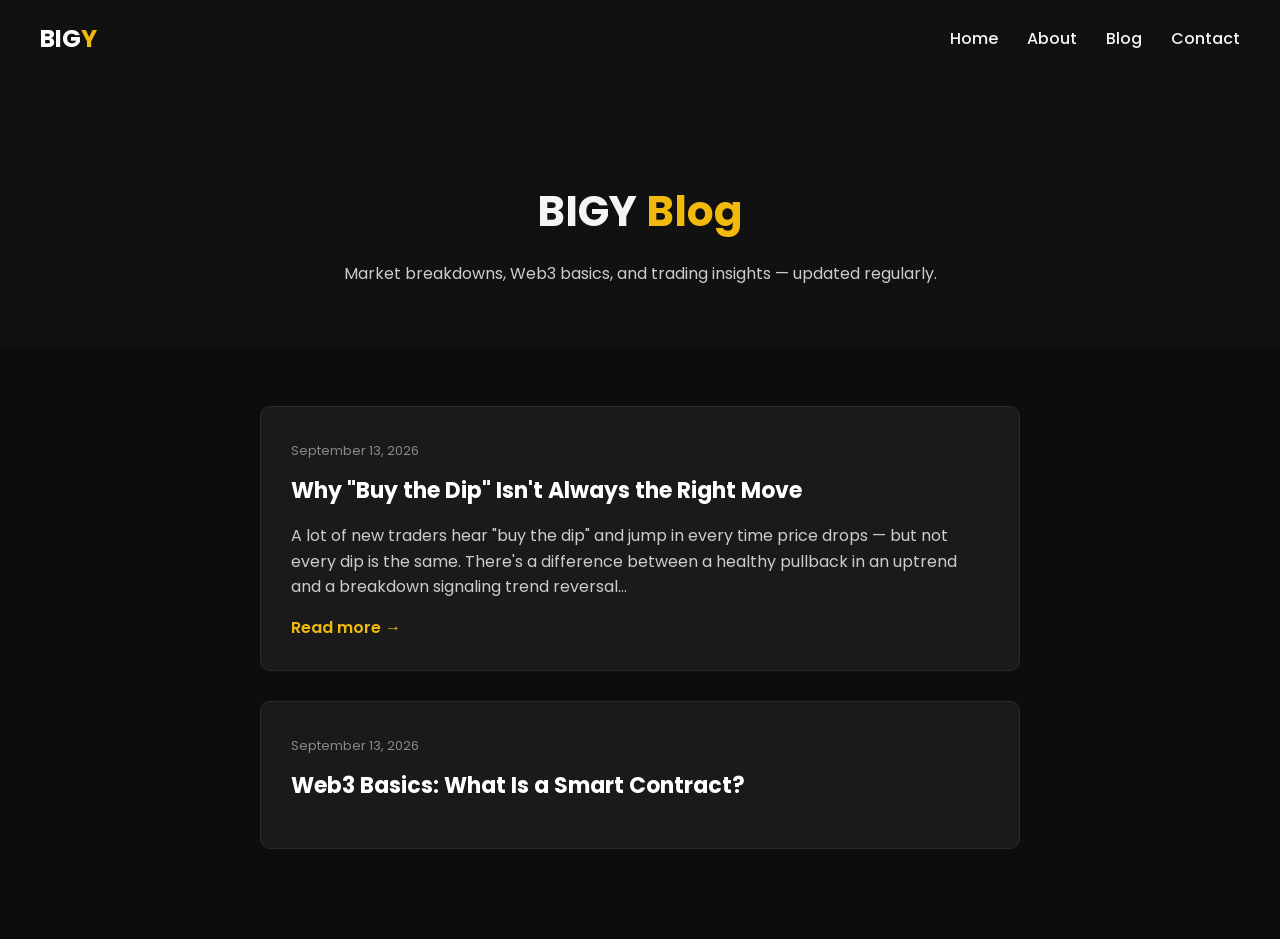
==== blog.html @ 38309d4b "Add blog page, update nav, remove footer line" ====
<!DOCTYPE html>
<html lang="en">
<head>
    <meta charset="UTF-8">
    <meta name="viewport" content="width=device-width, initial-scale=1.0">
    <title>Blog | BIGY</title>
    <link href="https://fonts.googleapis.com/css2?family=Poppins:wght@400;600;700&display=swap" rel="stylesheet">
    <link rel="stylesheet" href="style.css">
</head>
<body>

<header class="navbar">
    <div class="logo">BIG<span>Y</span></div>
    <nav>
        <a href="index.html#home">Home</a>
        <a href="index.html#about">About</a>
        <a href="blog.html">Blog</a>
        <a href="index.html#contact">Contact</a>
    </nav>
</header>

<section class="blog-hero">
    <h1>BIGY <span>Blog</span></h1>
    <p>Market breakdowns, Web3 basics, and trading insights — updated regularly.</p>
</section>

<section class="blog-list">

    <article class="blog-post">
        <span class="post-date">September 13, 2026</span>
        <h2>Why "Buy the Dip" Isn't Always the Right Move</h2>
        <p>A lot of new traders hear "buy the dip" and jump in every time price drops — but not every dip is the same. There's a difference between a healthy pullback in an uptrend and a breakdown signaling trend reversal...</p>
        <a href="#" class="read-more">Read more →</a>
    </article>

    <article class="blog-post">
        <span class="post-date">September 13, 2026</span>
        <h2>Web3 Basics: What Is a Smart Contract?</h2>
---- style.css ----
* {
    margin: 0;
    padding: 0;
    box-sizing: border-box;
    font-family: 'Poppins', sans-serif;
}

body {
    background-color: #0d0d0d;
    color: #f5f5f5;
    line-height: 1.6;
}

/* Navbar */
.navbar {
    display: flex;
    justify-content: space-between;
    align-items: center;
    padding: 20px 40px;
    background-color: #111;
    position: sticky;
    top: 0;
    z-index: 100;
}

.logo {
    font-size: 24px;
    font-weight: 700;
    color: #fff;
}

.logo span {
    color: #f0b90b;
}

.navbar nav a {
    color: #f5f5f5;
    text-decoration: none;
    margin-left: 25px;
    font-weight: 500;
    transition: color 0.3s;
}

.navbar nav a:hover {
    color: #f0b90b;
}

/* Hero */
.hero {
    text-align: center;
    padding: 120px 20px;
    background: linear-gradient(rgba(0,0,0,0.75), rgba(0,0,0,0.85)),
                url('https://images.unsplash.com/photo-1621761191319-c6fb62004040?q=80&w=1600') center/cover no-repeat;
    background-attachment: fixed;
}

.hero h1 {
    font-size: 52px;
    font-weight: 700;
    margin-bottom: 20px;
    letter-spacing: -1px;
}

.hero h1 span {
    color: #f0b90b;
}

.hero p {
    font-size: 18px;
    color: #ccc;
    max-width: 600px;
    margin: 0 auto 30px;
}

.btn {
    display: inline-block;
    background-color: #f0b90b;
    color: #0d0d0d;
    padding: 14px 32px;
    border-radius: 6px;
    text-decoration: none;
    font-weight: 700;
    transition: transform 0.3s;
}

.btn:hover {
    transform: scale(1.05);
}

/* About */
.about {
    padding: 80px 40px;
    text-align: center;
    max-width: 800px;
    margin: 0 auto;
}

.about h2 {
    font-size: 32px;
    font-weight: 700;
    margin-bottom: 20px;
    color: #f0b90b;
}

/* Content cards */
.content {
    padding: 80px 40px;
    text-align: center;
}

.content h2 {
    font-size: 32px;
    font-weight: 700;
    margin-bottom: 40px;
    color: #f0b90b;
}

.cards {
    display: flex;
    flex-wrap: wrap;
    gap: 30px;
    justify-content: center;
}

.card {
    background-color: #1a1a1a;
    padding: 30px;
    border-radius: 10px;
    max-width: 300px;
    transition: transform 0.3s;
    border: 1px solid #2a2a2a;
}

.card:hover {
    transform: translateY(-8px);
    border-color: #f0b90b;
}

.card h3 {
    color: #f0b90b;
    margin-bottom: 15px;
}

/* Footer */
.footer {
    text-align: center;
    padding: 40px;
    background-color: #111;
    color: #aaa;
    font-size: 14px;
}

/* Responsive */
@media (max-width: 768px) {
    .navbar {
        flex-direction: column;
        gap: 15px;
    }

    .hero h1 {
        font-size: 32px;
    }
}
/* Blog page */
.blog-hero {
    text-align: center;
    padding: 100px 20px 60px;
    background-color: #111;
}

.blog-hero h1 {
    font-size: 42px;
    font-weight: 700;
}

.blog-hero h1 span {
    color: #f0b90b;
}

.blog-hero p {
    color: #ccc;
    margin-top: 15px;
}

.blog-list {
    max-width: 800px;
    margin: 0 auto;
    padding: 60px 20px;
}

.blog-post {
    background-color: #1a1a1a;
    border: 1px solid #2a2a2a;
    border-radius: 10px;
    padding: 30px;
    margin-bottom: 30px;
    transition: border-color 0.3s;
}

.blog-post:hover {
    border-color: #f0b90b;
}

.post-date {
    color: #888;
    font-size: 13px;
}

.blog-post h2 {
    margin: 10px 0 15px;
    font-size: 22px;
    color: #fff;
}

.blog-post p {
    color: #ccc;
    margin-bottom: 15px;
}

.read-more {
    color: #f0b90b;
    text-decoration: none;
    font-weight: 600;
}

.read-more:hover {
    text-decoration: underline;
}
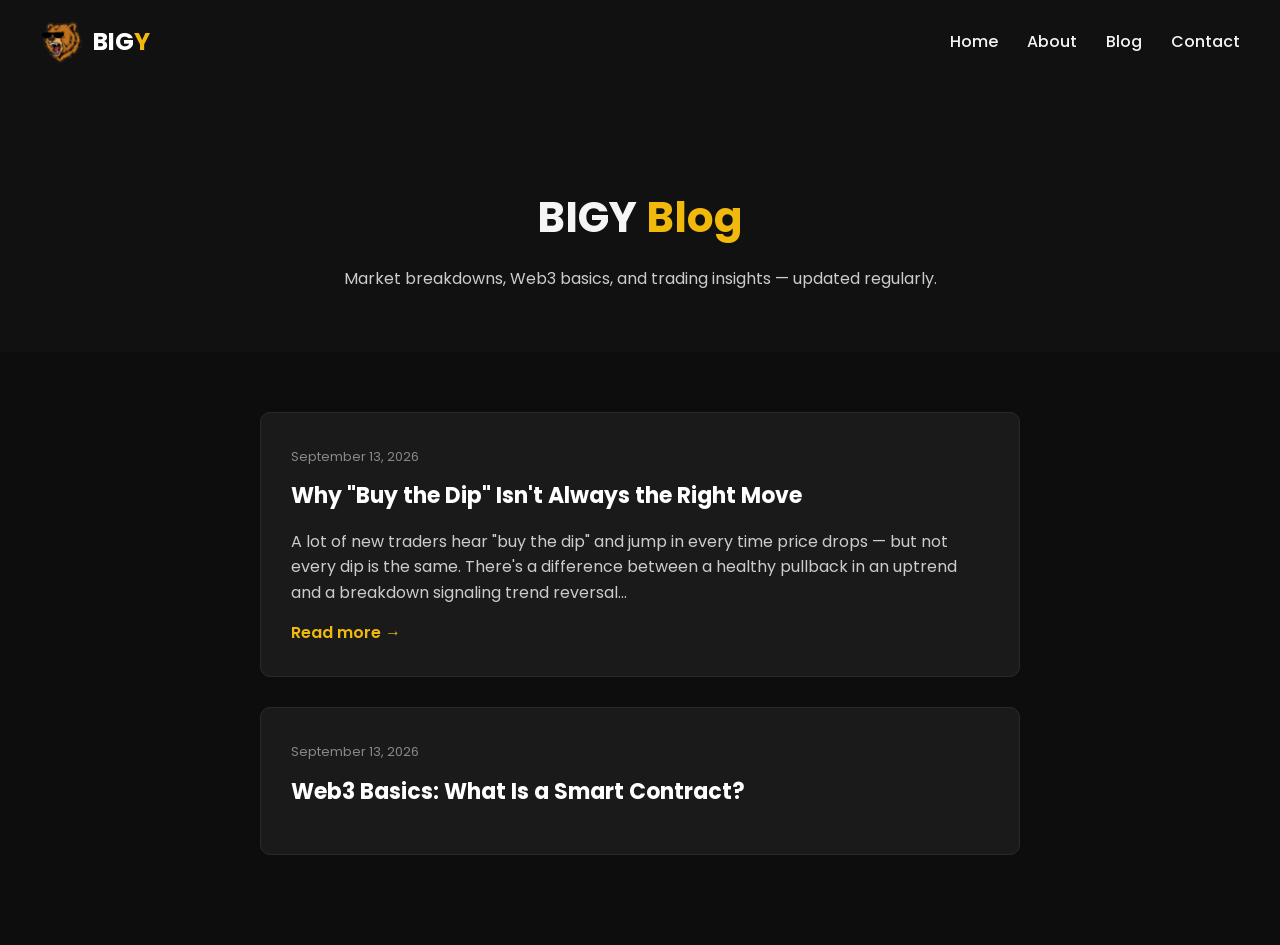
==== commit 31619841: "Add logo and favicon" ====
--- a/blog.html
+++ b/blog.html
@@ -4,13 +4,18 @@
     <meta charset="UTF-8">
     <meta name="viewport" content="width=device-width, initial-scale=1.0">
     <title>Blog | BIGY</title>
-    <link href="https://fonts.googleapis.com/css2?family=Poppins:wght@400;600;700&display=swap" rel="stylesheet">
-    <link rel="stylesheet" href="style.css">
+    
+ <link href="https://fonts.googleapis.com/css2?family=Poppins:wght@400;600;700&display=swap" rel="stylesheet">
+  <link rel="icon" type="image/png" href="logo.png"> 
+ <link rel="stylesheet" href="style.css">
 </head>
 <body>
 
 <header class="navbar">
-    <div class="logo">BIG<span>Y</span></div>
+    <a href="index.html" class="logo">
+        <img src="logo.png" alt="BIGY logo">
+        <span class="logo-text">BIG<span>Y</span></span>
+    </a>
     <nav>
         <a href="index.html#home">Home</a>
         <a href="index.html#about">About</a>
--- a/style.css
+++ b/style.css
@@ -24,12 +24,21 @@
 }
 
 .logo {
+    display: flex;
+    align-items: center;
+    gap: 10px;
     font-size: 24px;
     font-weight: 700;
     color: #fff;
-}
-
-.logo span {
+    text-decoration: none;
+}
+
+.logo img {
+    height: 44px;
+    width: auto;
+}
+
+.logo-text span {
     color: #f0b90b;
 }
 
